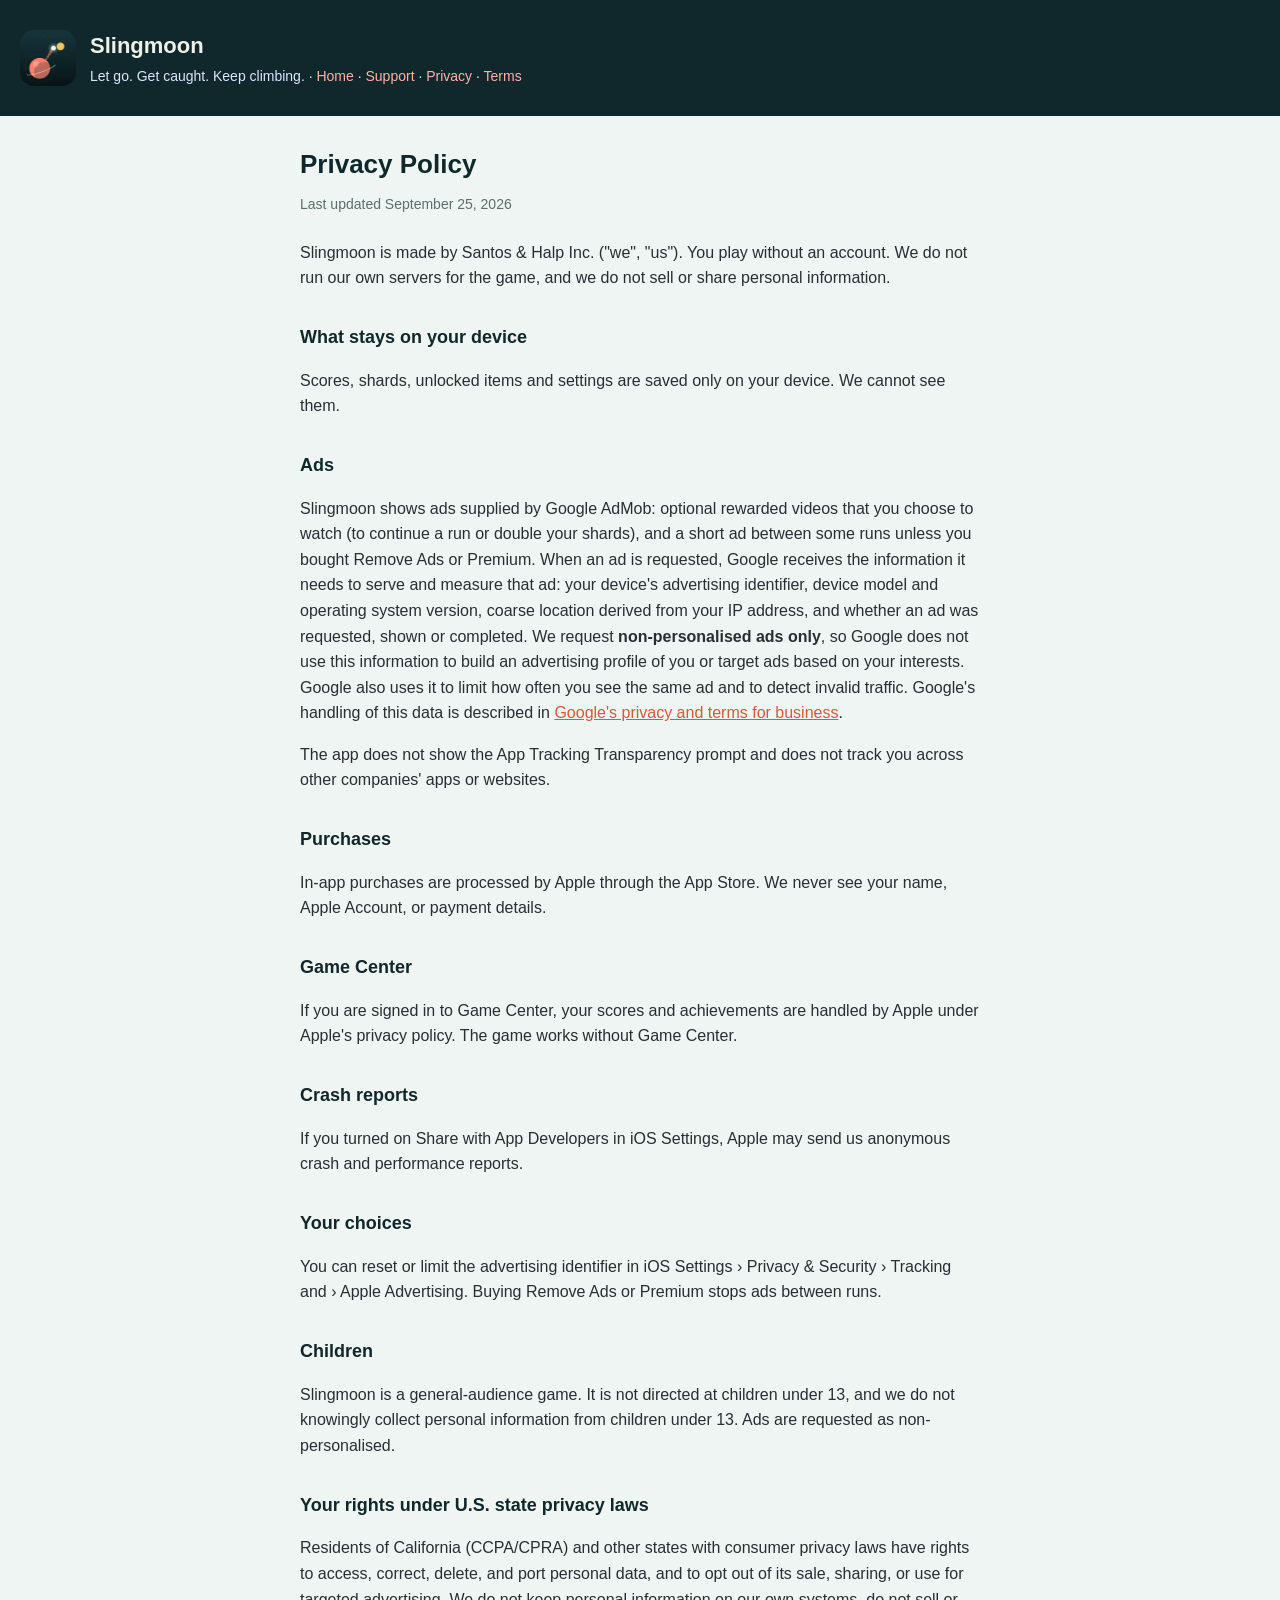
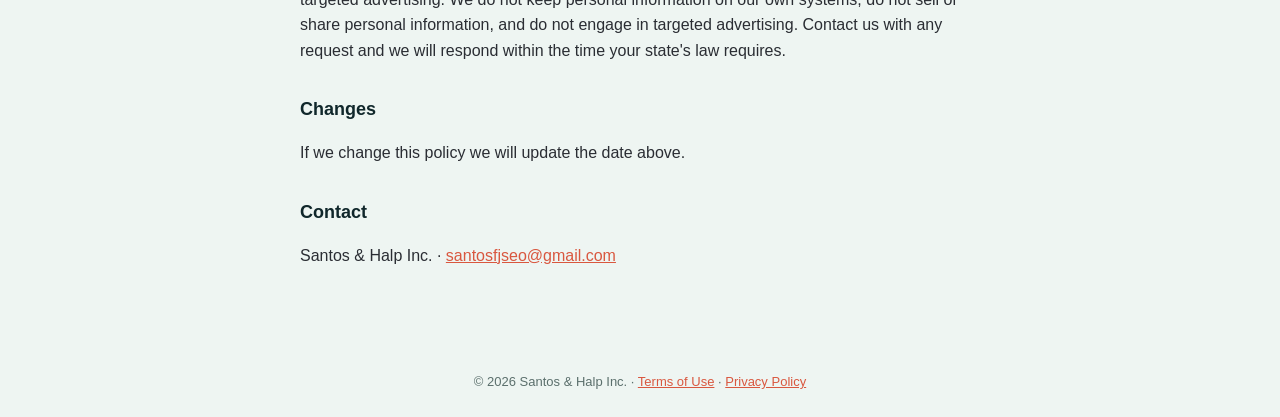
==== privacy.html @ 60c96d05 "Slingmoon site" ====
<!doctype html><html lang="en"><head><meta charset="utf-8"><meta name="viewport" content="width=device-width,initial-scale=1"><link rel="stylesheet" href="style.css"><link rel="icon" href="icon.png"><title>Privacy Policy · Slingmoon</title></head><body>
<header><div class="wrap"><img src="icon.png" alt=""><div><h1>Slingmoon</h1><p>Let go. Get caught. Keep climbing. · <a href="index.html">Home</a> · <a href="support.html">Support</a> · <a href="privacy.html">Privacy</a> · <a href="terms.html">Terms</a></p></div></div></header><main>
<h2>Privacy Policy</h2>
<p class="updated">Last updated September 25, 2026</p>
<p>Slingmoon is made by Santos &amp; Halp Inc. ("we", "us"). You play without an account. We do not run our own servers for the game, and we do not sell or share personal information.</p>
<h3>What stays on your device</h3>
<p>Scores, shards, unlocked items and settings are saved only on your device. We cannot see them.</p>
<h3>Ads</h3>
<p>Slingmoon shows ads supplied by Google AdMob: optional rewarded videos that you choose to watch (to continue a run or double your shards), and a short ad between some runs unless you bought Remove Ads or Premium. When an ad is requested, Google receives the information it needs to serve and measure that ad: your device's advertising identifier, device model and operating system version, coarse location derived from your IP address, and whether an ad was requested, shown or completed. We request <strong>non-personalised ads only</strong>, so Google does not use this information to build an advertising profile of you or target ads based on your interests. Google also uses it to limit how often you see the same ad and to detect invalid traffic. Google's handling of this data is described in <a href="https://business.safety.google/privacy/">Google's privacy and terms for business</a>.</p>
<p>The app does not show the App Tracking Transparency prompt and does not track you across other companies' apps or websites.</p>
<h3>Purchases</h3>
<p>In-app purchases are processed by Apple through the App Store. We never see your name, Apple Account, or payment details.</p>
<h3>Game Center</h3>
<p>If you are signed in to Game Center, your scores and achievements are handled by Apple under Apple's privacy policy. The game works without Game Center.</p>
<h3>Crash reports</h3>
<p>If you turned on Share with App Developers in iOS Settings, Apple may send us anonymous crash and performance reports.</p>
<h3>Your choices</h3>
<p>You can reset or limit the advertising identifier in iOS Settings › Privacy &amp; Security › Tracking and › Apple Advertising. Buying Remove Ads or Premium stops ads between runs.</p>
<h3>Children</h3>
<p>Slingmoon is a general-audience game. It is not directed at children under 13, and we do not knowingly collect personal information from children under 13. Ads are requested as non-personalised.</p>
<h3>Your rights under U.S. state privacy laws</h3>
<p>Residents of California (CCPA/CPRA) and other states with consumer privacy laws have rights to access, correct, delete, and port personal data, and to opt out of its sale, sharing, or use for targeted advertising. We do not keep personal information on our own systems, do not sell or share personal information, and do not engage in targeted advertising. Contact us with any request and we will respond within the time your state's law requires.</p>
<h3>Changes</h3>
<p>If we change this policy we will update the date above.</p>
<h3>Contact</h3>
<p>Santos &amp; Halp Inc. · <a href="mailto:santosfjseo@gmail.com">santosfjseo@gmail.com</a></p>
</main><footer>© 2026 Santos &amp; Halp Inc. · <a href="terms.html">Terms of Use</a> · <a href="privacy.html">Privacy Policy</a></footer></body></html>
---- style.css ----
:root{--bg:#EEF5F2;--card:#fff;--ink:#10272B;--dim:#5B6F6C;--line:#D2E0DC;--teal:#D9573F;--sage:#FFB3A6;--night:#10272B}
*{box-sizing:border-box}body{margin:0;background:var(--bg);color:var(--ink);font:16px/1.6 -apple-system,BlinkMacSystemFont,"Segoe UI",Helvetica,Arial,sans-serif}
header{background:var(--night);color:#EDF2E8;padding:28px 20px}header .wrap{display:flex;align-items:center;gap:14px}
header img{width:56px;height:56px;border-radius:14px}header h1{font-size:22px;margin:0}header p{margin:2px 0 0;color:#DCE5FF;font-size:14px}
header a{color:var(--sage);text-decoration:none}
main{max-width:720px;margin:0 auto;padding:28px 20px 64px}h2{font-size:26px;margin:0 0 8px}h3{font-size:18px;margin:32px 0 6px}
.updated{color:var(--dim);font-size:14px;margin:0 0 24px}p,li{color:#2A2D33}a{color:var(--teal)}
footer{color:var(--dim);font-size:13px;text-align:center;padding:24px}
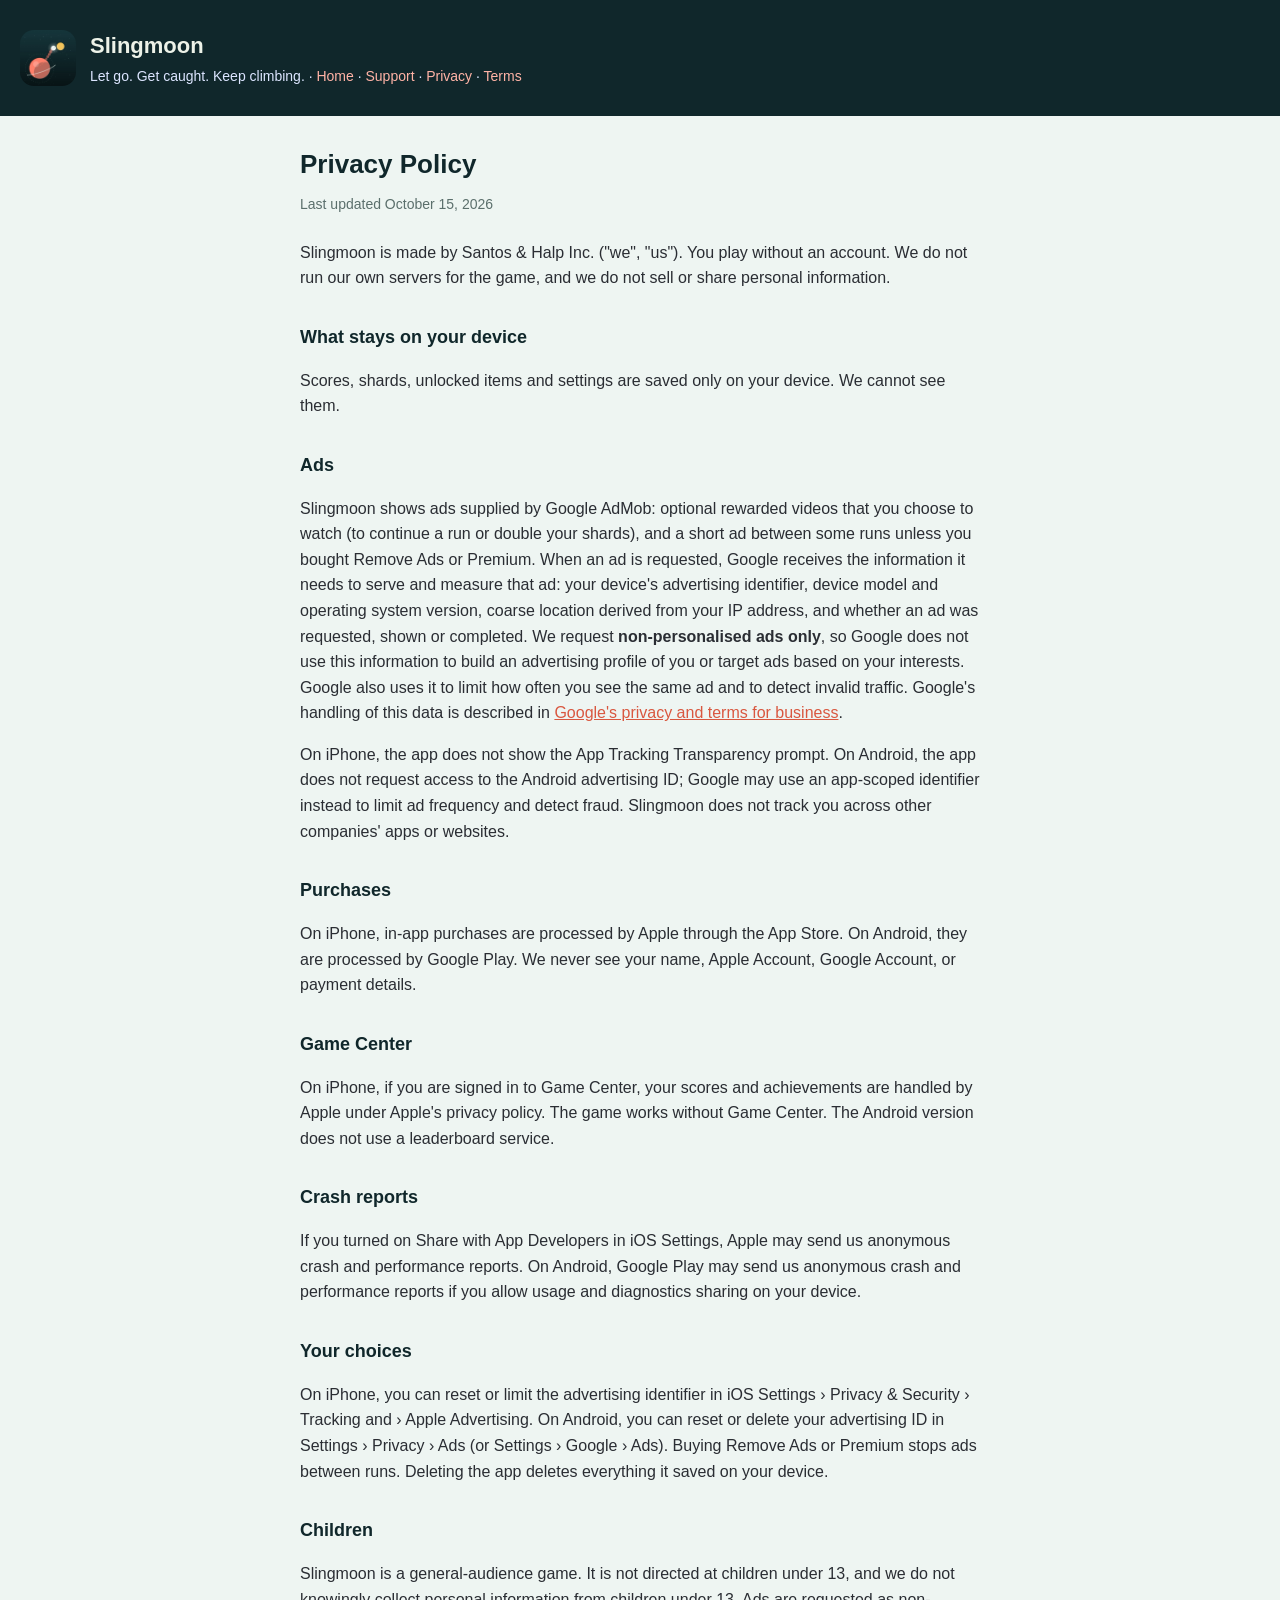
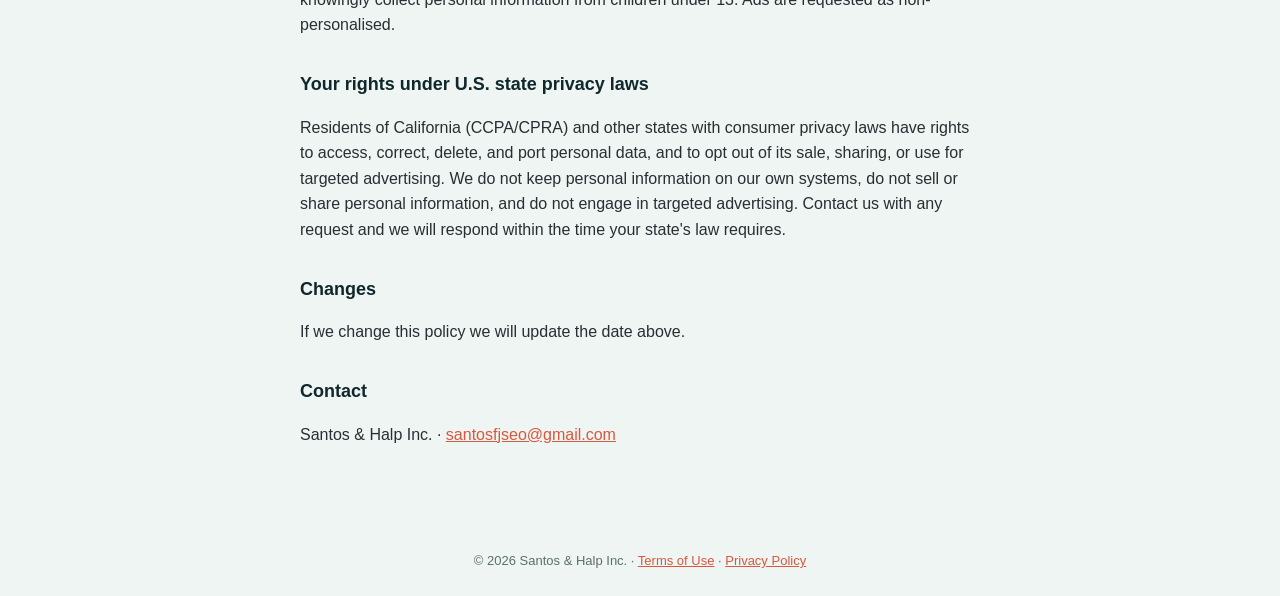
==== commit bbb3eb7d: "Cover the Android version in privacy, terms and support" ====
--- a/privacy.html
+++ b/privacy.html
@@ -1,21 +1,21 @@
 <!doctype html><html lang="en"><head><meta charset="utf-8"><meta name="viewport" content="width=device-width,initial-scale=1"><link rel="stylesheet" href="style.css"><link rel="icon" href="icon.png"><title>Privacy Policy · Slingmoon</title></head><body>
 <header><div class="wrap"><img src="icon.png" alt=""><div><h1>Slingmoon</h1><p>Let go. Get caught. Keep climbing. · <a href="index.html">Home</a> · <a href="support.html">Support</a> · <a href="privacy.html">Privacy</a> · <a href="terms.html">Terms</a></p></div></div></header><main>
 <h2>Privacy Policy</h2>
-<p class="updated">Last updated September 25, 2026</p>
+<p class="updated">Last updated October 15, 2026</p>
 <p>Slingmoon is made by Santos &amp; Halp Inc. ("we", "us"). You play without an account. We do not run our own servers for the game, and we do not sell or share personal information.</p>
 <h3>What stays on your device</h3>
 <p>Scores, shards, unlocked items and settings are saved only on your device. We cannot see them.</p>
 <h3>Ads</h3>
 <p>Slingmoon shows ads supplied by Google AdMob: optional rewarded videos that you choose to watch (to continue a run or double your shards), and a short ad between some runs unless you bought Remove Ads or Premium. When an ad is requested, Google receives the information it needs to serve and measure that ad: your device's advertising identifier, device model and operating system version, coarse location derived from your IP address, and whether an ad was requested, shown or completed. We request <strong>non-personalised ads only</strong>, so Google does not use this information to build an advertising profile of you or target ads based on your interests. Google also uses it to limit how often you see the same ad and to detect invalid traffic. Google's handling of this data is described in <a href="https://business.safety.google/privacy/">Google's privacy and terms for business</a>.</p>
-<p>The app does not show the App Tracking Transparency prompt and does not track you across other companies' apps or websites.</p>
+<p>On iPhone, the app does not show the App Tracking Transparency prompt. On Android, the app does not request access to the Android advertising ID; Google may use an app-scoped identifier instead to limit ad frequency and detect fraud. Slingmoon does not track you across other companies' apps or websites.</p>
 <h3>Purchases</h3>
-<p>In-app purchases are processed by Apple through the App Store. We never see your name, Apple Account, or payment details.</p>
+<p>On iPhone, in-app purchases are processed by Apple through the App Store. On Android, they are processed by Google Play. We never see your name, Apple Account, Google Account, or payment details.</p>
 <h3>Game Center</h3>
-<p>If you are signed in to Game Center, your scores and achievements are handled by Apple under Apple's privacy policy. The game works without Game Center.</p>
+<p>On iPhone, if you are signed in to Game Center, your scores and achievements are handled by Apple under Apple's privacy policy. The game works without Game Center. The Android version does not use a leaderboard service.</p>
 <h3>Crash reports</h3>
-<p>If you turned on Share with App Developers in iOS Settings, Apple may send us anonymous crash and performance reports.</p>
+<p>If you turned on Share with App Developers in iOS Settings, Apple may send us anonymous crash and performance reports. On Android, Google Play may send us anonymous crash and performance reports if you allow usage and diagnostics sharing on your device.</p>
 <h3>Your choices</h3>
-<p>You can reset or limit the advertising identifier in iOS Settings › Privacy &amp; Security › Tracking and › Apple Advertising. Buying Remove Ads or Premium stops ads between runs.</p>
+<p>On iPhone, you can reset or limit the advertising identifier in iOS Settings › Privacy &amp; Security › Tracking and › Apple Advertising. On Android, you can reset or delete your advertising ID in Settings › Privacy › Ads (or Settings › Google › Ads). Buying Remove Ads or Premium stops ads between runs. Deleting the app deletes everything it saved on your device.</p>
 <h3>Children</h3>
 <p>Slingmoon is a general-audience game. It is not directed at children under 13, and we do not knowingly collect personal information from children under 13. Ads are requested as non-personalised.</p>
 <h3>Your rights under U.S. state privacy laws</h3>
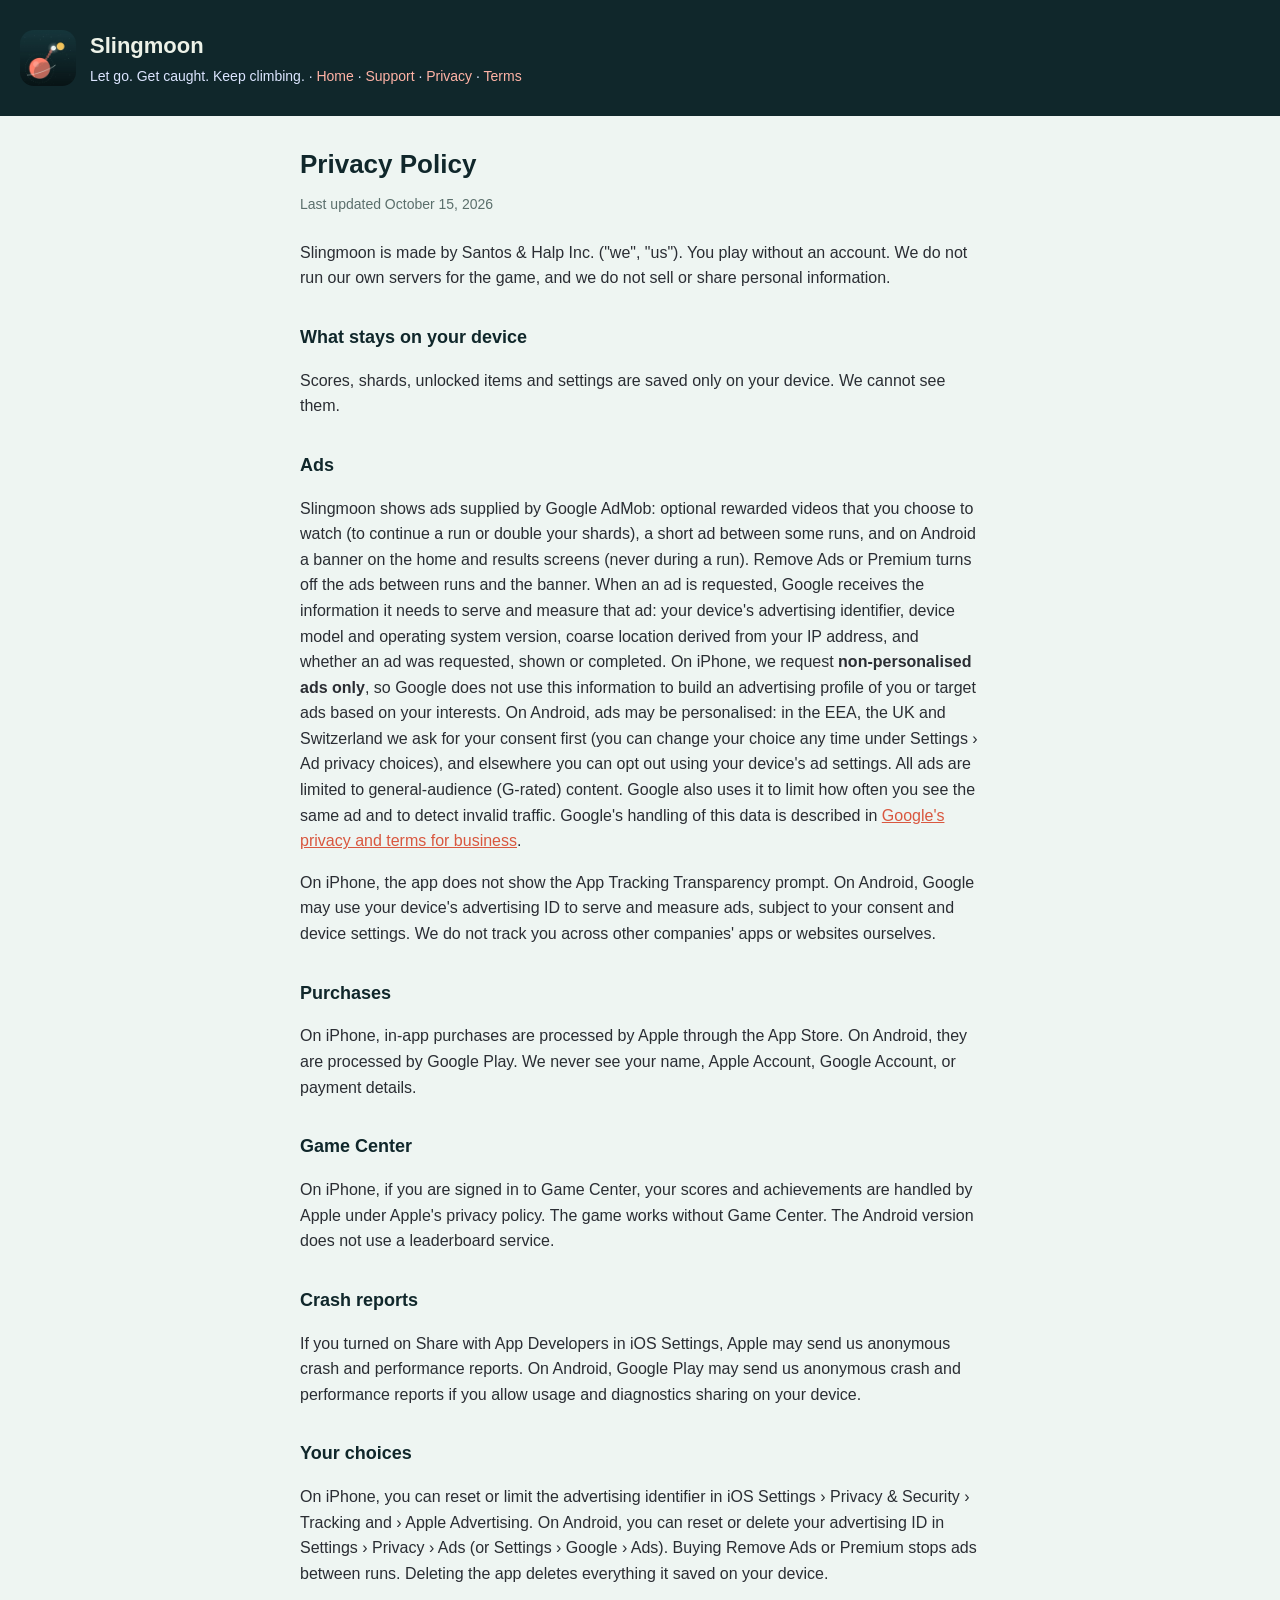
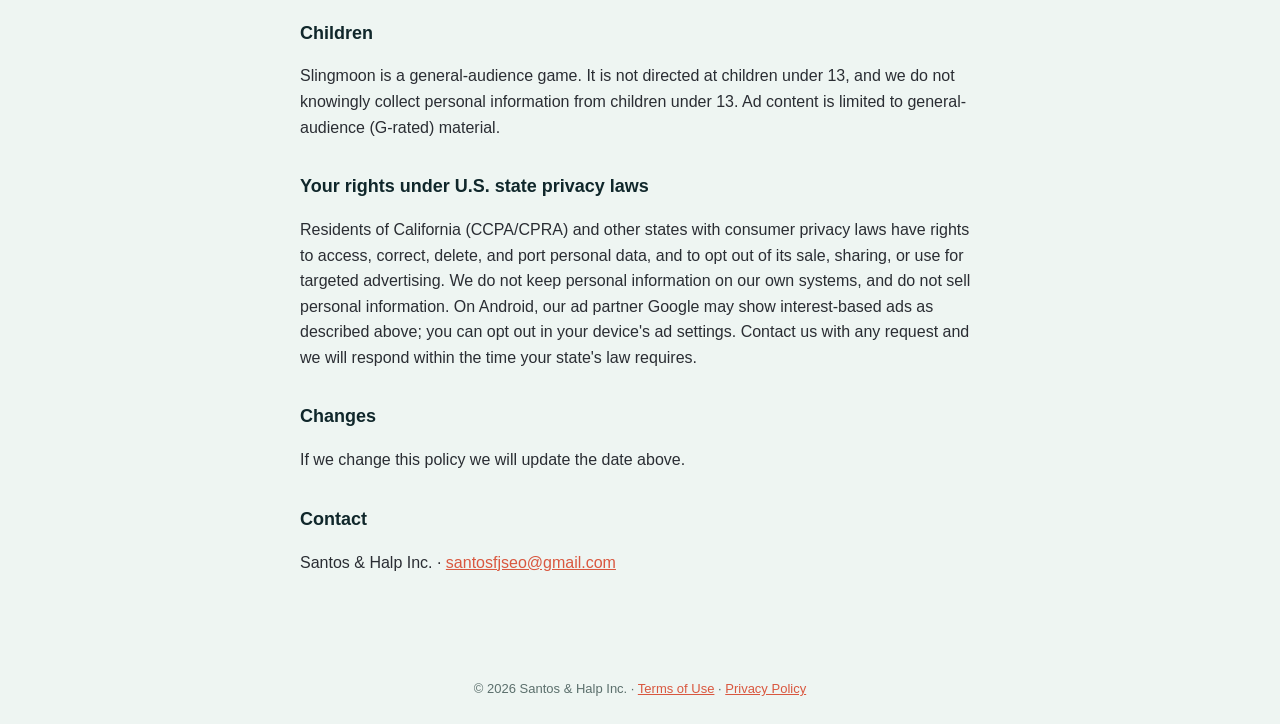
==== commit 0fd26f7b: "Android: banner, consent-based personalised ads" ====
--- a/privacy.html
+++ b/privacy.html
@@ -6,8 +6,8 @@
 <h3>What stays on your device</h3>
 <p>Scores, shards, unlocked items and settings are saved only on your device. We cannot see them.</p>
 <h3>Ads</h3>
-<p>Slingmoon shows ads supplied by Google AdMob: optional rewarded videos that you choose to watch (to continue a run or double your shards), and a short ad between some runs unless you bought Remove Ads or Premium. When an ad is requested, Google receives the information it needs to serve and measure that ad: your device's advertising identifier, device model and operating system version, coarse location derived from your IP address, and whether an ad was requested, shown or completed. We request <strong>non-personalised ads only</strong>, so Google does not use this information to build an advertising profile of you or target ads based on your interests. Google also uses it to limit how often you see the same ad and to detect invalid traffic. Google's handling of this data is described in <a href="https://business.safety.google/privacy/">Google's privacy and terms for business</a>.</p>
-<p>On iPhone, the app does not show the App Tracking Transparency prompt. On Android, the app does not request access to the Android advertising ID; Google may use an app-scoped identifier instead to limit ad frequency and detect fraud. Slingmoon does not track you across other companies' apps or websites.</p>
+<p>Slingmoon shows ads supplied by Google AdMob: optional rewarded videos that you choose to watch (to continue a run or double your shards), a short ad between some runs, and on Android a banner on the home and results screens (never during a run). Remove Ads or Premium turns off the ads between runs and the banner. When an ad is requested, Google receives the information it needs to serve and measure that ad: your device's advertising identifier, device model and operating system version, coarse location derived from your IP address, and whether an ad was requested, shown or completed. On iPhone, we request <strong>non-personalised ads only</strong>, so Google does not use this information to build an advertising profile of you or target ads based on your interests. On Android, ads may be personalised: in the EEA, the UK and Switzerland we ask for your consent first (you can change your choice any time under Settings › Ad privacy choices), and elsewhere you can opt out using your device's ad settings. All ads are limited to general-audience (G-rated) content. Google also uses it to limit how often you see the same ad and to detect invalid traffic. Google's handling of this data is described in <a href="https://business.safety.google/privacy/">Google's privacy and terms for business</a>.</p>
+<p>On iPhone, the app does not show the App Tracking Transparency prompt. On Android, Google may use your device's advertising ID to serve and measure ads, subject to your consent and device settings. We do not track you across other companies' apps or websites ourselves.</p>
 <h3>Purchases</h3>
 <p>On iPhone, in-app purchases are processed by Apple through the App Store. On Android, they are processed by Google Play. We never see your name, Apple Account, Google Account, or payment details.</p>
 <h3>Game Center</h3>
@@ -17,9 +17,9 @@
 <h3>Your choices</h3>
 <p>On iPhone, you can reset or limit the advertising identifier in iOS Settings › Privacy &amp; Security › Tracking and › Apple Advertising. On Android, you can reset or delete your advertising ID in Settings › Privacy › Ads (or Settings › Google › Ads). Buying Remove Ads or Premium stops ads between runs. Deleting the app deletes everything it saved on your device.</p>
 <h3>Children</h3>
-<p>Slingmoon is a general-audience game. It is not directed at children under 13, and we do not knowingly collect personal information from children under 13. Ads are requested as non-personalised.</p>
+<p>Slingmoon is a general-audience game. It is not directed at children under 13, and we do not knowingly collect personal information from children under 13. Ad content is limited to general-audience (G-rated) material.</p>
 <h3>Your rights under U.S. state privacy laws</h3>
-<p>Residents of California (CCPA/CPRA) and other states with consumer privacy laws have rights to access, correct, delete, and port personal data, and to opt out of its sale, sharing, or use for targeted advertising. We do not keep personal information on our own systems, do not sell or share personal information, and do not engage in targeted advertising. Contact us with any request and we will respond within the time your state's law requires.</p>
+<p>Residents of California (CCPA/CPRA) and other states with consumer privacy laws have rights to access, correct, delete, and port personal data, and to opt out of its sale, sharing, or use for targeted advertising. We do not keep personal information on our own systems, and do not sell personal information. On Android, our ad partner Google may show interest-based ads as described above; you can opt out in your device's ad settings. Contact us with any request and we will respond within the time your state's law requires.</p>
 <h3>Changes</h3>
 <p>If we change this policy we will update the date above.</p>
 <h3>Contact</h3>
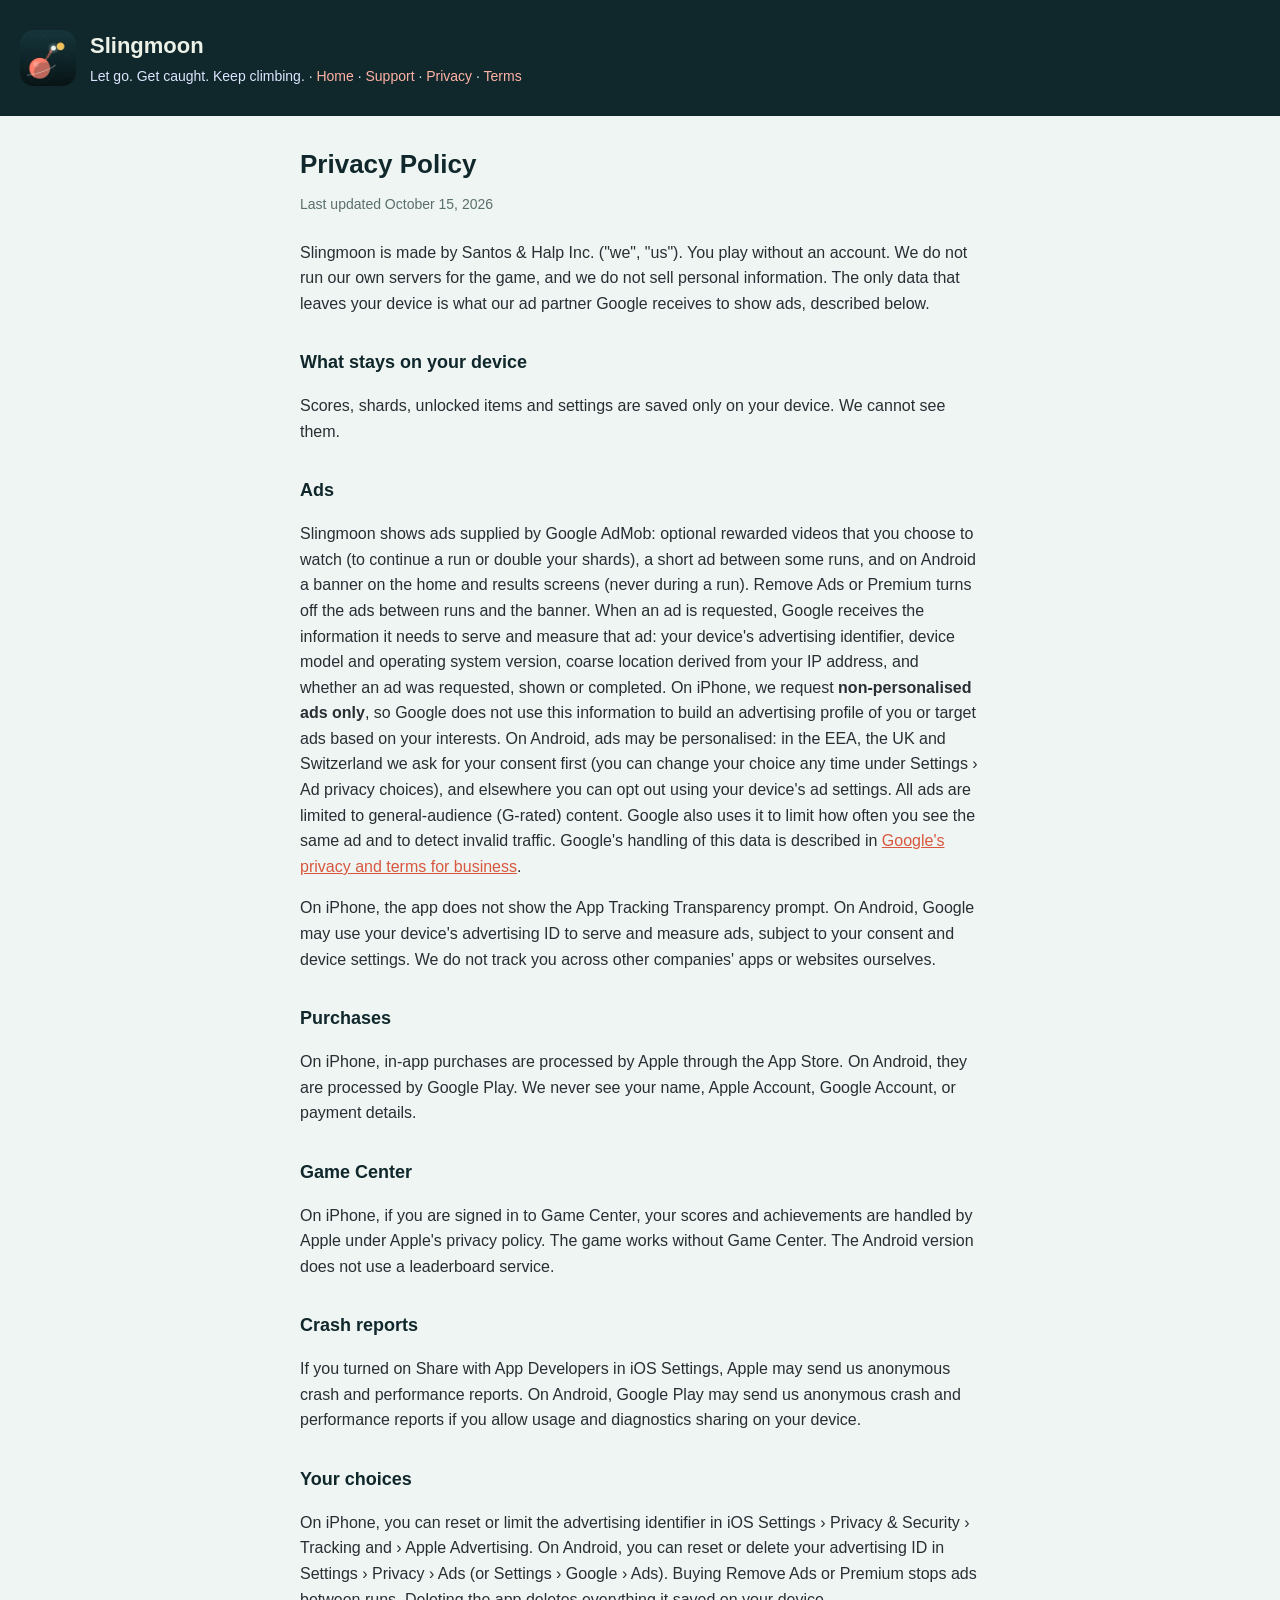
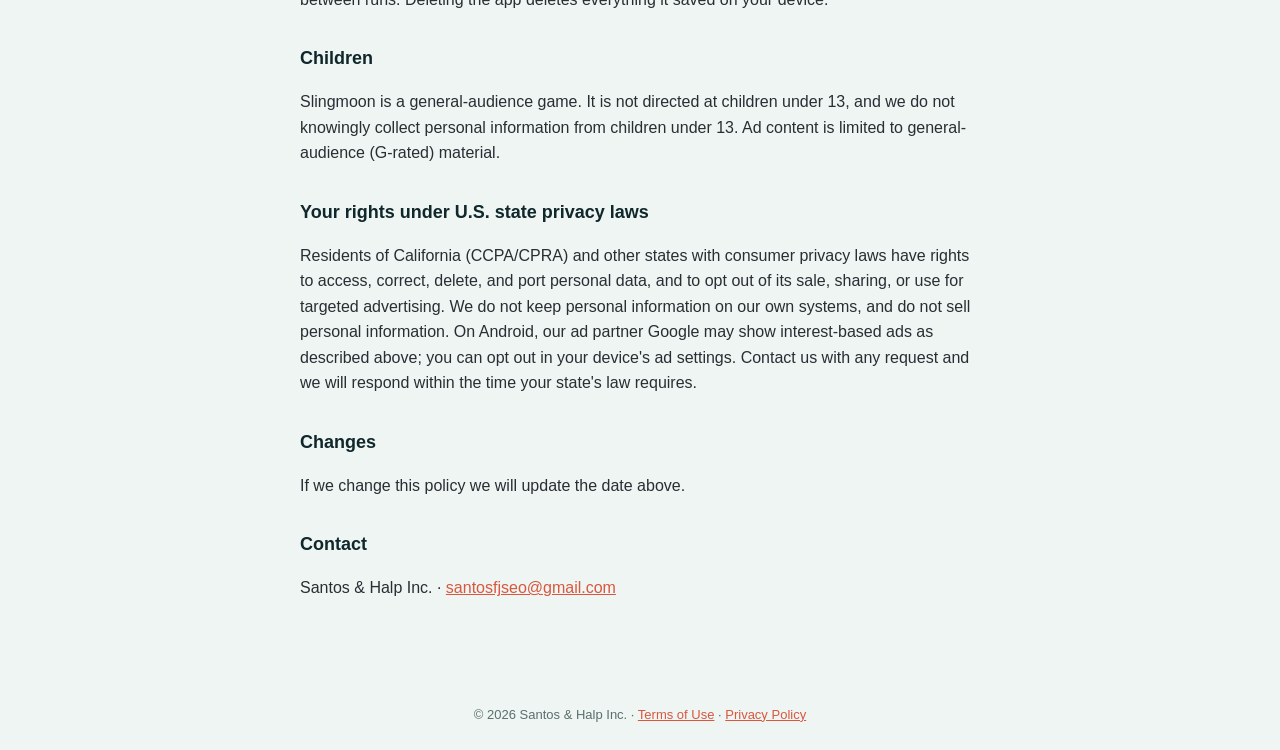
==== commit e0a3a42f: "Privacy intro: describe ad data plainly" ====
--- a/privacy.html
+++ b/privacy.html
@@ -2,7 +2,7 @@
 <header><div class="wrap"><img src="icon.png" alt=""><div><h1>Slingmoon</h1><p>Let go. Get caught. Keep climbing. · <a href="index.html">Home</a> · <a href="support.html">Support</a> · <a href="privacy.html">Privacy</a> · <a href="terms.html">Terms</a></p></div></div></header><main>
 <h2>Privacy Policy</h2>
 <p class="updated">Last updated October 15, 2026</p>
-<p>Slingmoon is made by Santos &amp; Halp Inc. ("we", "us"). You play without an account. We do not run our own servers for the game, and we do not sell or share personal information.</p>
+<p>Slingmoon is made by Santos &amp; Halp Inc. ("we", "us"). You play without an account. We do not run our own servers for the game, and we do not sell personal information. The only data that leaves your device is what our ad partner Google receives to show ads, described below.</p>
 <h3>What stays on your device</h3>
 <p>Scores, shards, unlocked items and settings are saved only on your device. We cannot see them.</p>
 <h3>Ads</h3>
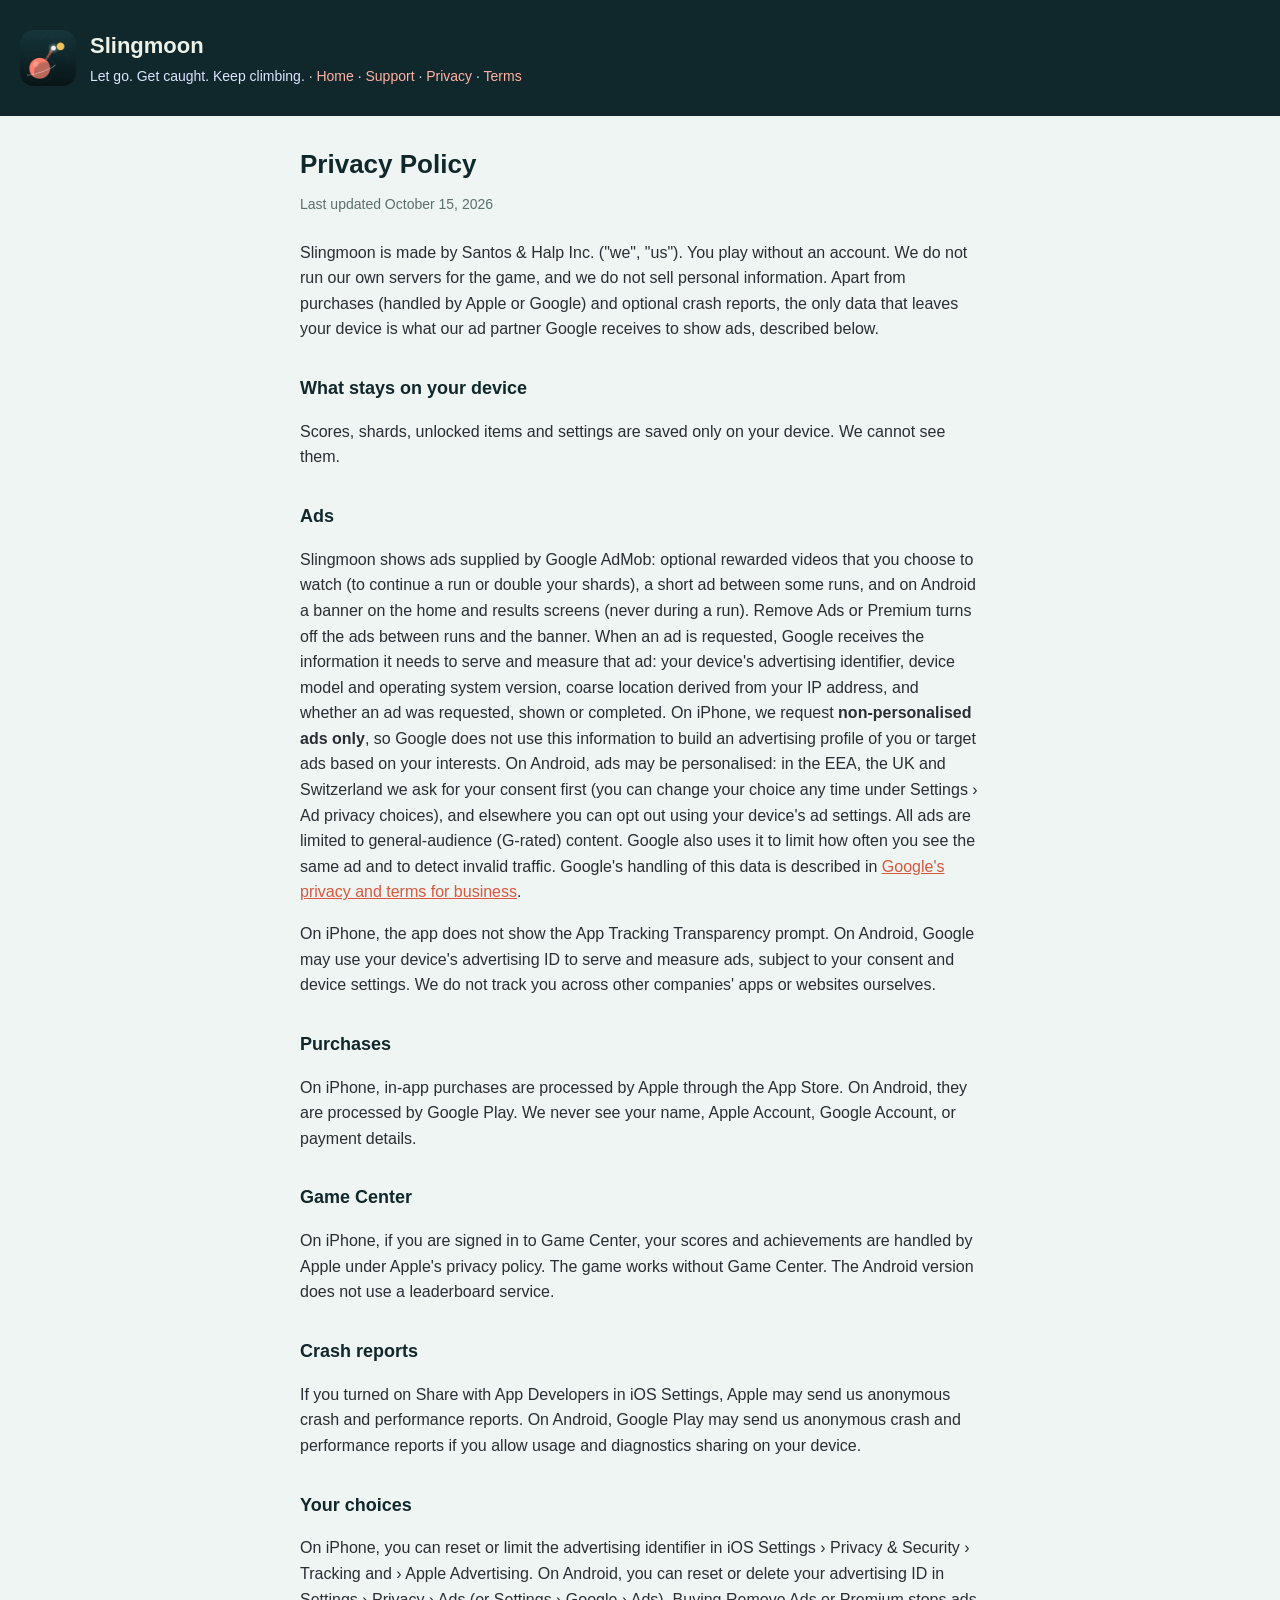
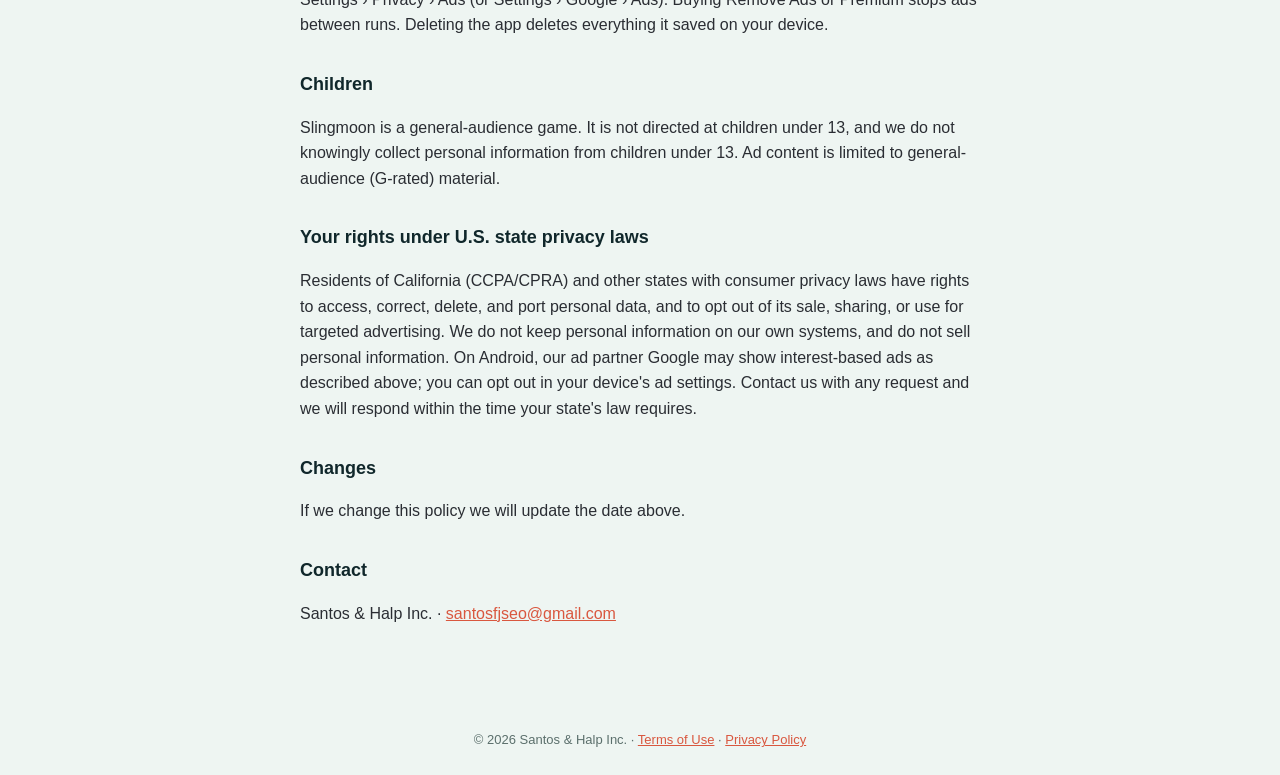
==== commit 14d34f4a: "Privacy intro: mention purchases and crash reports" ====
--- a/privacy.html
+++ b/privacy.html
@@ -2,7 +2,7 @@
 <header><div class="wrap"><img src="icon.png" alt=""><div><h1>Slingmoon</h1><p>Let go. Get caught. Keep climbing. · <a href="index.html">Home</a> · <a href="support.html">Support</a> · <a href="privacy.html">Privacy</a> · <a href="terms.html">Terms</a></p></div></div></header><main>
 <h2>Privacy Policy</h2>
 <p class="updated">Last updated October 15, 2026</p>
-<p>Slingmoon is made by Santos &amp; Halp Inc. ("we", "us"). You play without an account. We do not run our own servers for the game, and we do not sell personal information. The only data that leaves your device is what our ad partner Google receives to show ads, described below.</p>
+<p>Slingmoon is made by Santos &amp; Halp Inc. ("we", "us"). You play without an account. We do not run our own servers for the game, and we do not sell personal information. Apart from purchases (handled by Apple or Google) and optional crash reports, the only data that leaves your device is what our ad partner Google receives to show ads, described below.</p>
 <h3>What stays on your device</h3>
 <p>Scores, shards, unlocked items and settings are saved only on your device. We cannot see them.</p>
 <h3>Ads</h3>
